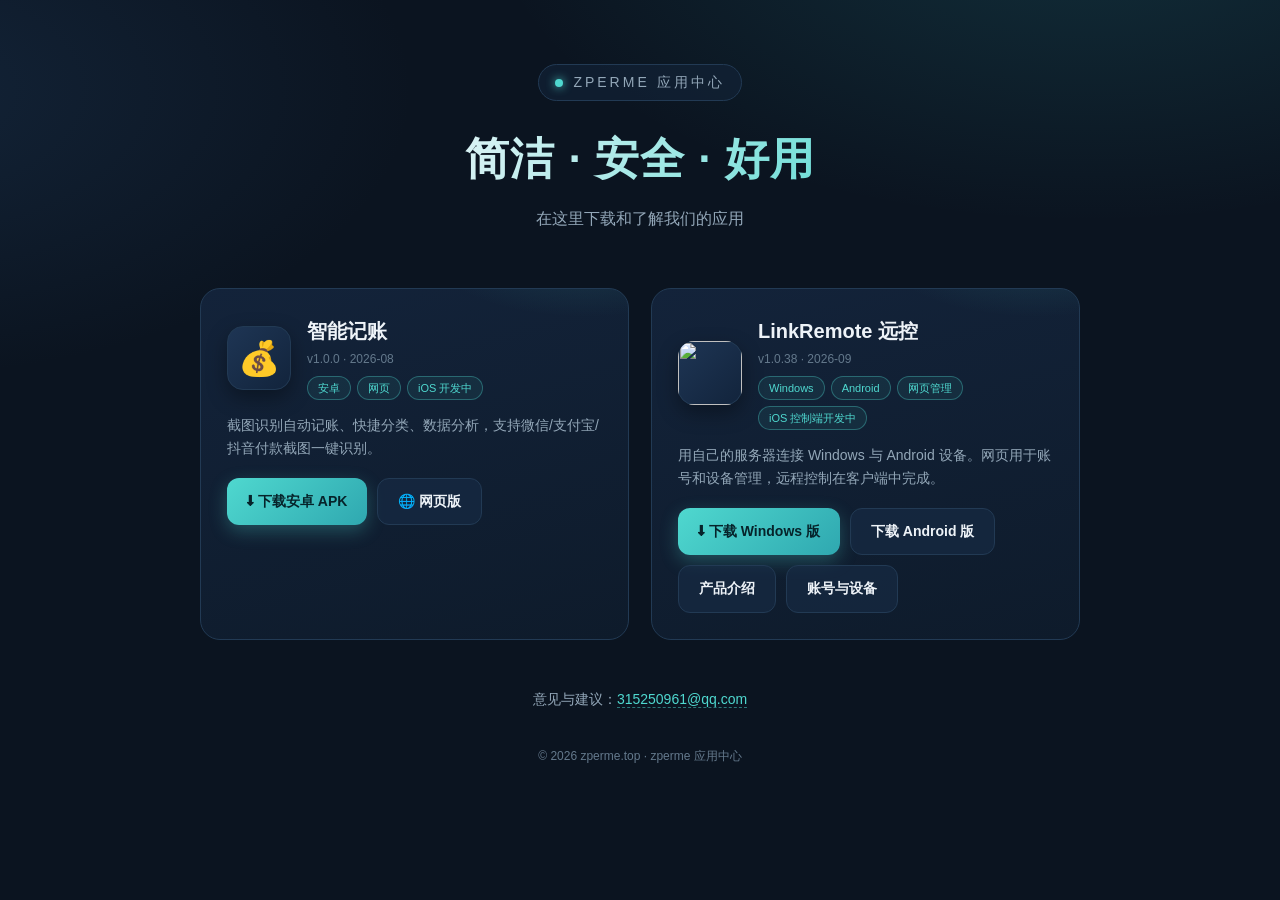
==== server/site-root/index.html @ c8de8c03 "chore: prepare LinkRemote 1.0.38 release" ====
<!DOCTYPE html>
<html lang="zh-CN">
<head>
<meta charset="UTF-8">
<meta name="viewport" content="width=device-width, initial-scale=1.0">
<title>zperme 应用中心 - 简洁 · 安全 · 好用</title>
<meta name="description" content="zperme 应用中心：LinkRemote 远控与智能记账的介绍、下载和网页入口。">
<style>
  :root {
    --bg: #0B1420; --bg2: #0E1B2B; --card: #13233A; --card2: #182C46;
    --border: #223A54; --text: #EEF3F8; --muted: #93A7B8; --dim: #64798C;
    --accent: #4FD8CF; --accent2: #2FA8B0; --warm: #FF8A5C;
  }
  * { margin: 0; padding: 0; box-sizing: border-box; }
  html { scroll-behavior: smooth; }
  body {
    font-family: -apple-system, BlinkMacSystemFont, "SF Pro Display", "PingFang SC", "Microsoft YaHei", sans-serif;
    background:
      radial-gradient(1000px 520px at 85% -10%, rgba(47,168,176,.18), transparent 60%),
      radial-gradient(900px 480px at -10% 10%, rgba(34,66,102,.35), transparent 60%),
      var(--bg);
    color: var(--text); min-height: 100vh; line-height: 1.65; -webkit-font-smoothing: antialiased;
  }
  .wrap { max-width: 920px; margin: 0 auto; padding: 64px 20px 72px; }

  /* ===== Hero ===== */
  .hero { text-align: center; margin-bottom: 56px; }
  .brand { display: inline-flex; align-items: center; gap: 10px; font-size: 14px; letter-spacing: 3px;
    color: var(--muted); border: 1px solid var(--border); padding: 6px 16px; border-radius: 999px;
    background: rgba(19,35,58,.6); }
  .brand .dot { width: 8px; height: 8px; border-radius: 50%; background: var(--accent);
    box-shadow: 0 0 10px var(--accent); }
  .hero h1 { font-size: 44px; font-weight: 800; margin: 22px 0 10px; letter-spacing: 1px;
    background: linear-gradient(120deg, #F2F7FB 20%, #4FD8CF 85%);
    -webkit-background-clip: text; background-clip: text; -webkit-text-fill-color: transparent; }
  .hero p { color: var(--muted); font-size: 16px; }

  /* ===== App 卡片 ===== */
  .app-grid { display: grid; grid-template-columns: 1fr; gap: 22px; }
  @media (min-width: 760px) { .app-grid { grid-template-columns: 1fr 1fr; } }
  .app-card {
    position: relative; background: linear-gradient(165deg, var(--card), var(--bg2));
    border: 1px solid var(--border); border-radius: 20px; padding: 26px;
    transition: transform .22s ease, border-color .22s ease, box-shadow .22s ease;
    overflow: hidden;
  }
  .app-card::before { content: ""; position: absolute; inset: 0; pointer-events: none;
    background: radial-gradient(220px 90px at 90% -10%, rgba(79,216,207,.12), transparent 70%); }
  .app-card:hover { transform: translateY(-4px); border-color: rgba(79,216,207,.5);
    box-shadow: 0 18px 40px rgba(0,0,0,.45); }
  .app-head { display: flex; align-items: center; gap: 16px; margin-bottom: 14px; }
  .app-icon {
    width: 64px; height: 64px; border-radius: 16px; display: flex; align-items: center; justify-content: center;
    font-size: 34px; background: linear-gradient(135deg, #1E3554, #12243C);
    border: 1px solid var(--border); box-shadow: 0 8px 20px rgba(0,0,0,.35);
  }
  .app-icon img { width: 64px; height: 64px; border-radius: 16px; }
  .app-title { font-size: 20px; font-weight: 700; }
  .app-sub { font-size: 12px; color: var(--dim); margin-top: 2px; }
  .badges { display: flex; gap: 6px; margin-top: 6px; flex-wrap: wrap; }
  .badge { font-size: 11px; color: var(--accent); border: 1px solid rgba(79,216,207,.35);
    background: rgba(79,216,207,.08); padding: 2px 10px; border-radius: 999px; }
  .app-desc { color: var(--muted); font-size: 14px; margin-bottom: 18px; min-height: 44px; }
  .links { display: flex; flex-wrap: wrap; gap: 10px; }
  .btn {
    display: inline-flex; align-items: center; gap: 8px; text-decoration: none;
    font-size: 14px; font-weight: 600; padding: 11px 20px; border-radius: 12px;
    transition: transform .15s ease, box-shadow .2s ease, background .2s ease;
  }
  .btn:active { transform: scale(.97); }
  .btn.primary { background: linear-gradient(135deg, var(--accent), var(--accent2)); color: #06232A;
    box-shadow: 0 6px 18px rgba(79,216,207,.28); }
  .btn.primary:hover { box-shadow: 0 8px 24px rgba(79,216,207,.42); }
  .btn.ghost { color: var(--text); border: 1px solid var(--border); background: rgba(24,44,70,.6); }
  .btn.ghost:hover { border-color: var(--accent); color: var(--accent); }
  .empty-app { color: var(--dim); font-size: 14px; border: 1px dashed var(--border); border-radius: 20px;
    padding: 40px; text-align: center; }

  /* ===== 联系 / 页脚 ===== */
  .contact { margin-top: 48px; text-align: center; color: var(--muted); font-size: 14px; }
  .contact a { color: var(--accent); text-decoration: none; border-bottom: 1px dashed rgba(79,216,207,.5); }
  .footer { margin-top: 36px; text-align: center; color: var(--dim); font-size: 12px; }
</style>
</head>
<body>
  <div class="wrap">
    <!-- Hero -->
    <header class="hero">
      <div class="brand"><span class="dot"></span>ZPERME 应用中心</div>
      <h1>简洁 · 安全 · 好用</h1>
      <p>在这里下载和了解我们的应用</p>
    </header>

    <!-- 应用列表（由下方 apps 数据渲染，新增应用只需加一个对象） -->
    <section class="app-grid" id="appGrid"></section>

    <!-- 联系 -->
    <div class="contact">
      意见与建议：<a href="mailto:315250961@qq.com">315250961@qq.com</a>
    </div>

    <p class="footer">© 2026 zperme.top · zperme 应用中心</p>
  </div>

  <script>
    // ===== 应用数据：新增应用只需在此追加一个对象 =====
    const apps = [
      {
        icon: "💰",
        title: "智能记账",
        sub: "v1.0.0 · 2026-08",
        badges: ["安卓", "网页", "iOS 开发中"],
        desc: "截图识别自动记账、快捷分类、数据分析，支持微信/支付宝/抖音付款截图一键识别。",
        links: [
          { label: "⬇ 下载安卓 APK", href: "/download/app-release.apk", primary: true },
          { label: "🌐 网页版", href: "/app/" },
        ],
      },
      {
        icon: '<img src="/remote/assets/app-icon.png" alt="">',
        title: "LinkRemote 远控",
        sub: "v1.0.38 · 2026-09",
        badges: ["Windows", "Android", "网页管理", "iOS 控制端开发中"],
        desc: "用自己的服务器连接 Windows 与 Android 设备。网页用于账号和设备管理，远程控制在客户端中完成。",
        links: [
          { label: "⬇ 下载 Windows 版", href: "/download/LinkRemote-windows-x64.exe", primary: true },
          { label: "下载 Android 版", href: "/download/LinkRemote-android-arm64.apk" },
          { label: "产品介绍", href: "/remote/" },
          { label: "账号与设备", href: "/remote/manage" },
        ],
      },
      // {
      //   icon: "🧩",
      //   title: "下一个应用",
      //   sub: "敬请期待",
      //   badges: ["安卓"],
      //   desc: "应用简介……",
      //   links: [
      //     { label: "⬇ 下载 APK", href: "/download/xxx.apk", primary: true },
      //   ],
      // },
    ];

    const grid = document.getElementById("appGrid");
    if (apps.length === 0) {
      grid.innerHTML = '<div class="empty-app">更多应用即将上线，敬请期待。</div>';
    } else {
      grid.innerHTML = apps.map((a) => `
        <article class="app-card">
          <div class="app-head">
            <div class="app-icon">${a.icon}</div>
            <div>
              <div class="app-title">${a.title}</div>
              <div class="app-sub">${a.sub}</div>
              <div class="badges">${a.badges.map((b) => `<span class="badge">${b}</span>`).join("")}</div>
            </div>
          </div>
          <p class="app-desc">${a.desc}</p>
          <div class="links">
            ${a.links.map((l) => `
              <a class="btn ${l.primary ? "primary" : "ghost"}" href="${l.href}" ${l.href.startsWith("http") ? 'target="_blank" rel="noopener"' : ""}>${l.label}</a>
            `).join("")}
          </div>
        </article>
      `).join("");
    }
  </script>
</body>
</html>
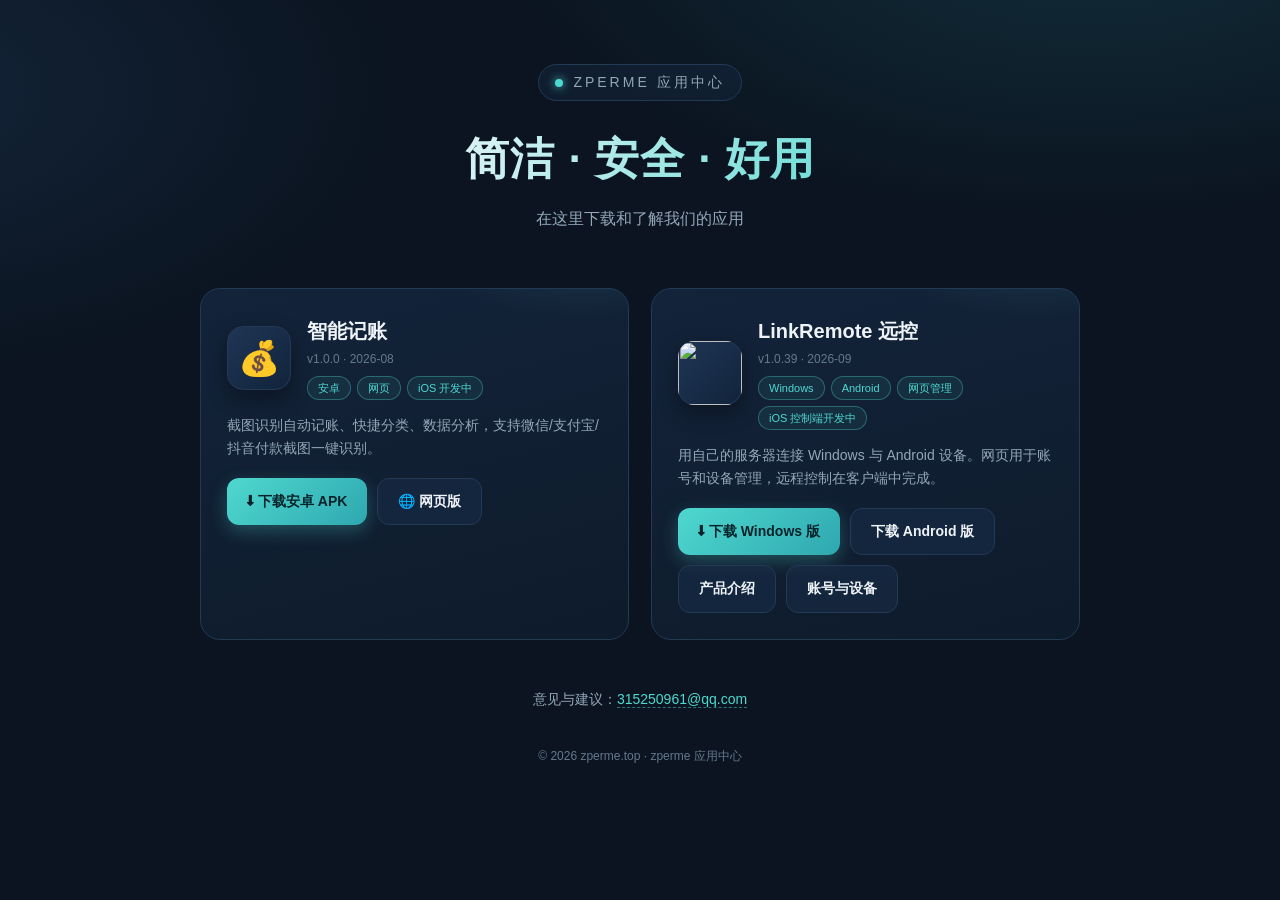
==== commit 6faad342: "chore: prepare LinkRemote 1.0.39 release" ====
--- a/server/site-root/index.html
+++ b/server/site-root/index.html
@@ -119,7 +119,7 @@
       {
         icon: '<img src="/remote/assets/app-icon.png" alt="">',
         title: "LinkRemote 远控",
-        sub: "v1.0.38 · 2026-09",
+        sub: "v1.0.39 · 2026-09",
         badges: ["Windows", "Android", "网页管理", "iOS 控制端开发中"],
         desc: "用自己的服务器连接 Windows 与 Android 设备。网页用于账号和设备管理，远程控制在客户端中完成。",
         links: [
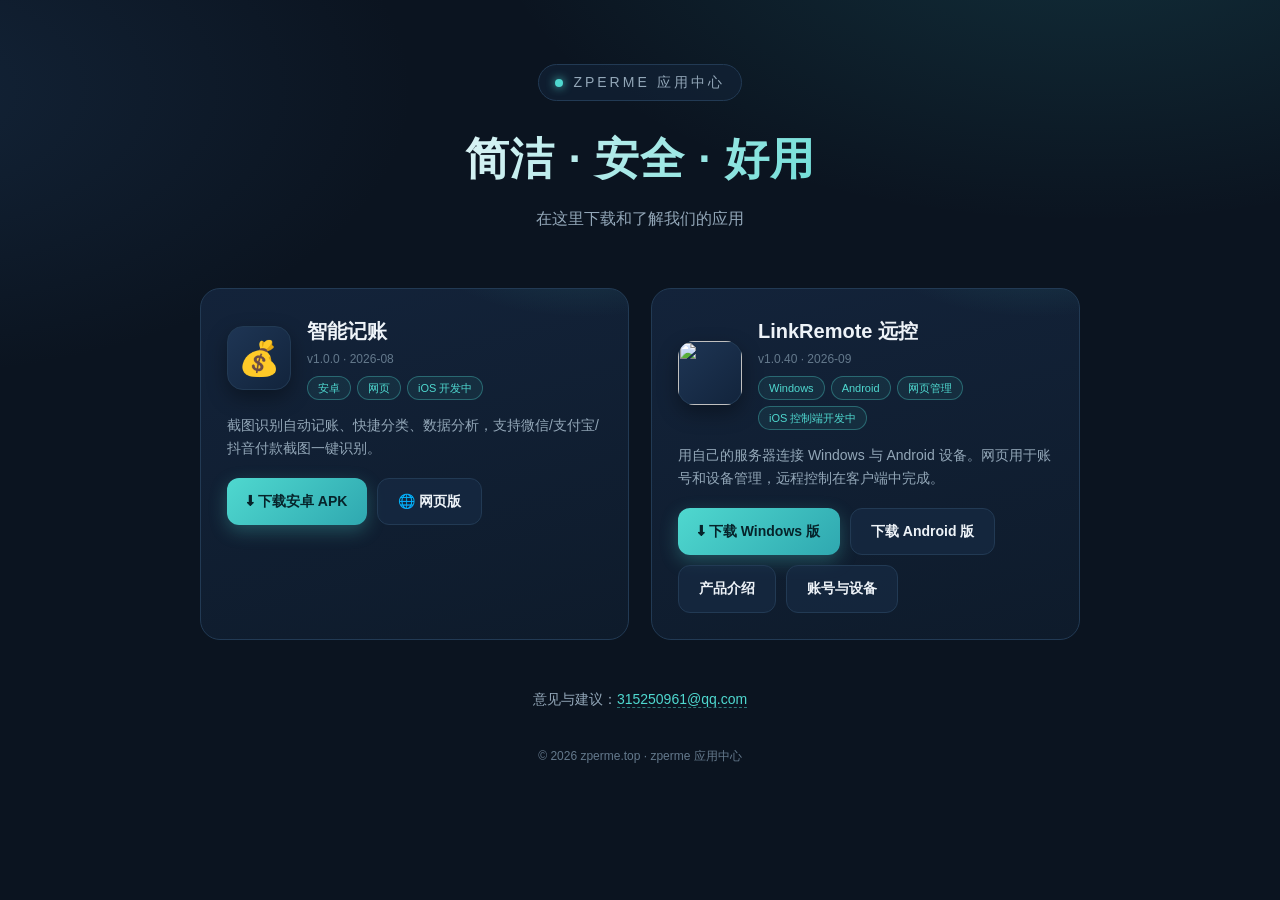
==== commit dbb94458: "ci: keep release metadata and Cargo lock in sync" ====
--- a/server/site-root/index.html
+++ b/server/site-root/index.html
@@ -119,7 +119,7 @@
       {
         icon: '<img src="/remote/assets/app-icon.png" alt="">',
         title: "LinkRemote 远控",
-        sub: "v1.0.39 · 2026-09",
+        sub: "v1.0.40 · 2026-09",
         badges: ["Windows", "Android", "网页管理", "iOS 控制端开发中"],
         desc: "用自己的服务器连接 Windows 与 Android 设备。网页用于账号和设备管理，远程控制在客户端中完成。",
         links: [
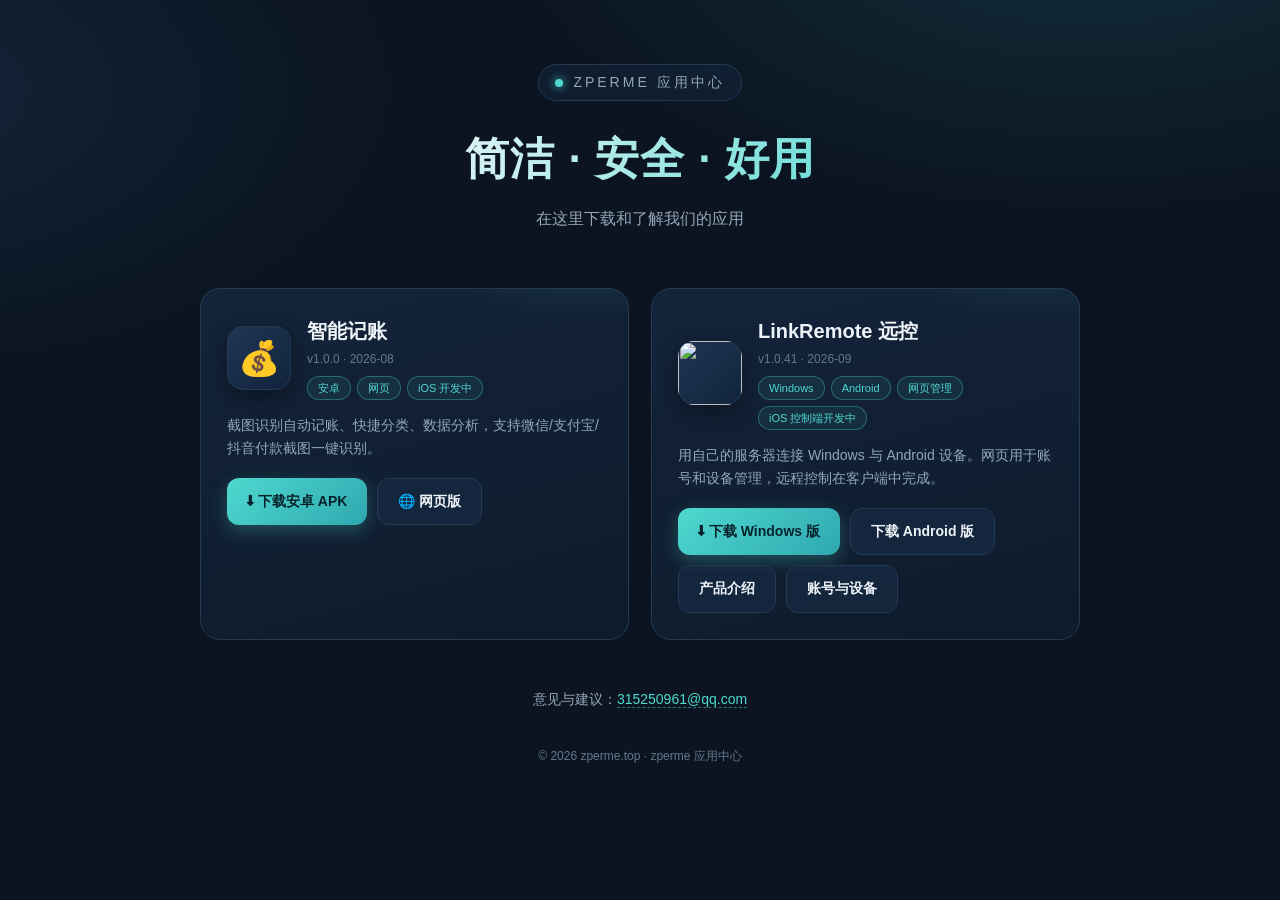
==== commit 0caf3640: "fix(windows): rebrand portable executable metadata and runtime" ====
--- a/server/site-root/index.html
+++ b/server/site-root/index.html
@@ -119,7 +119,7 @@
       {
         icon: '<img src="/remote/assets/app-icon.png" alt="">',
         title: "LinkRemote 远控",
-        sub: "v1.0.40 · 2026-09",
+        sub: "v1.0.41 · 2026-09",
         badges: ["Windows", "Android", "网页管理", "iOS 控制端开发中"],
         desc: "用自己的服务器连接 Windows 与 Android 设备。网页用于账号和设备管理，远程控制在客户端中完成。",
         links: [
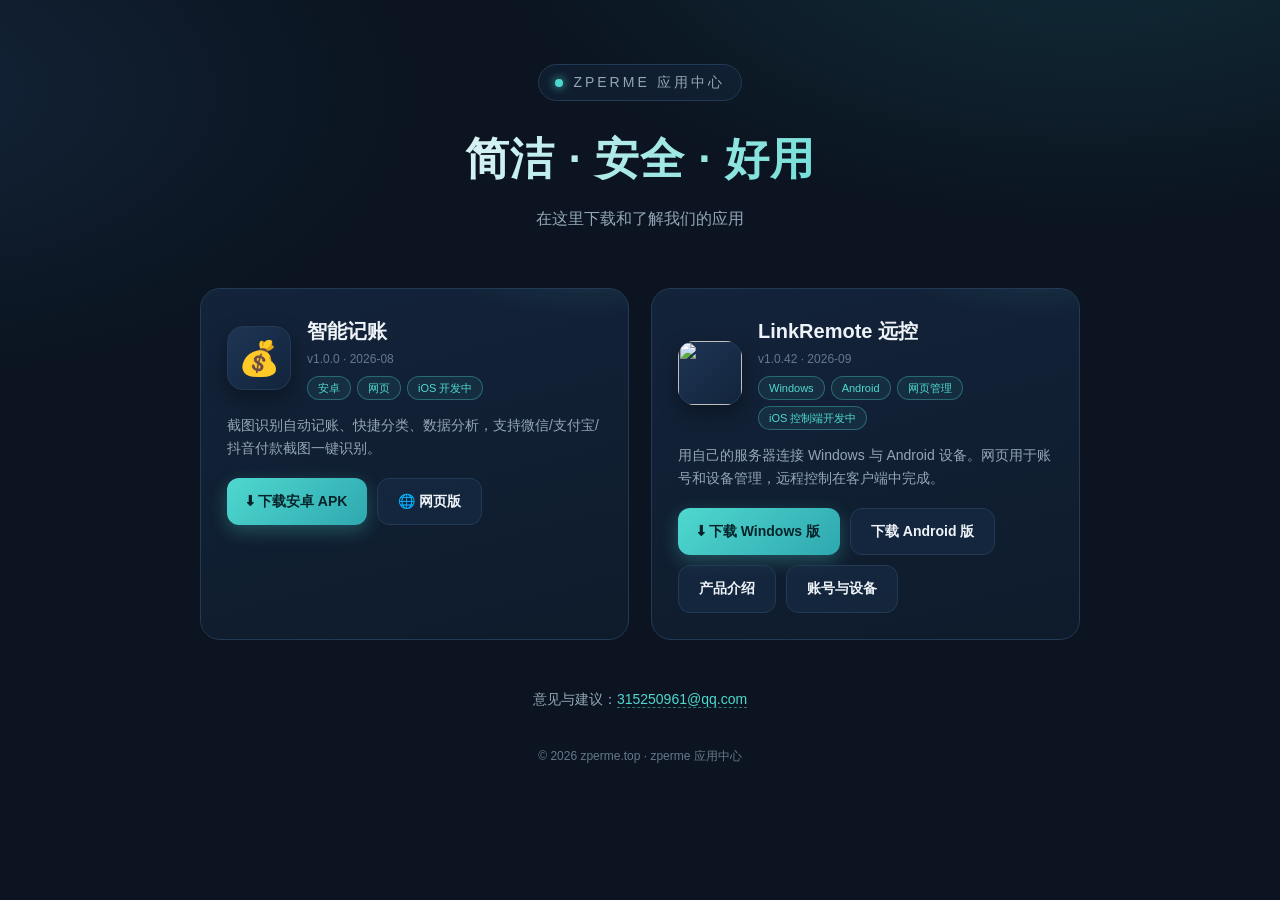
==== commit ab6d9fcc: "ci: synchronize workspace lock after portable packer rename" ====
--- a/server/site-root/index.html
+++ b/server/site-root/index.html
@@ -119,7 +119,7 @@
       {
         icon: '<img src="/remote/assets/app-icon.png" alt="">',
         title: "LinkRemote 远控",
-        sub: "v1.0.41 · 2026-09",
+        sub: "v1.0.42 · 2026-09",
         badges: ["Windows", "Android", "网页管理", "iOS 控制端开发中"],
         desc: "用自己的服务器连接 Windows 与 Android 设备。网页用于账号和设备管理，远程控制在客户端中完成。",
         links: [
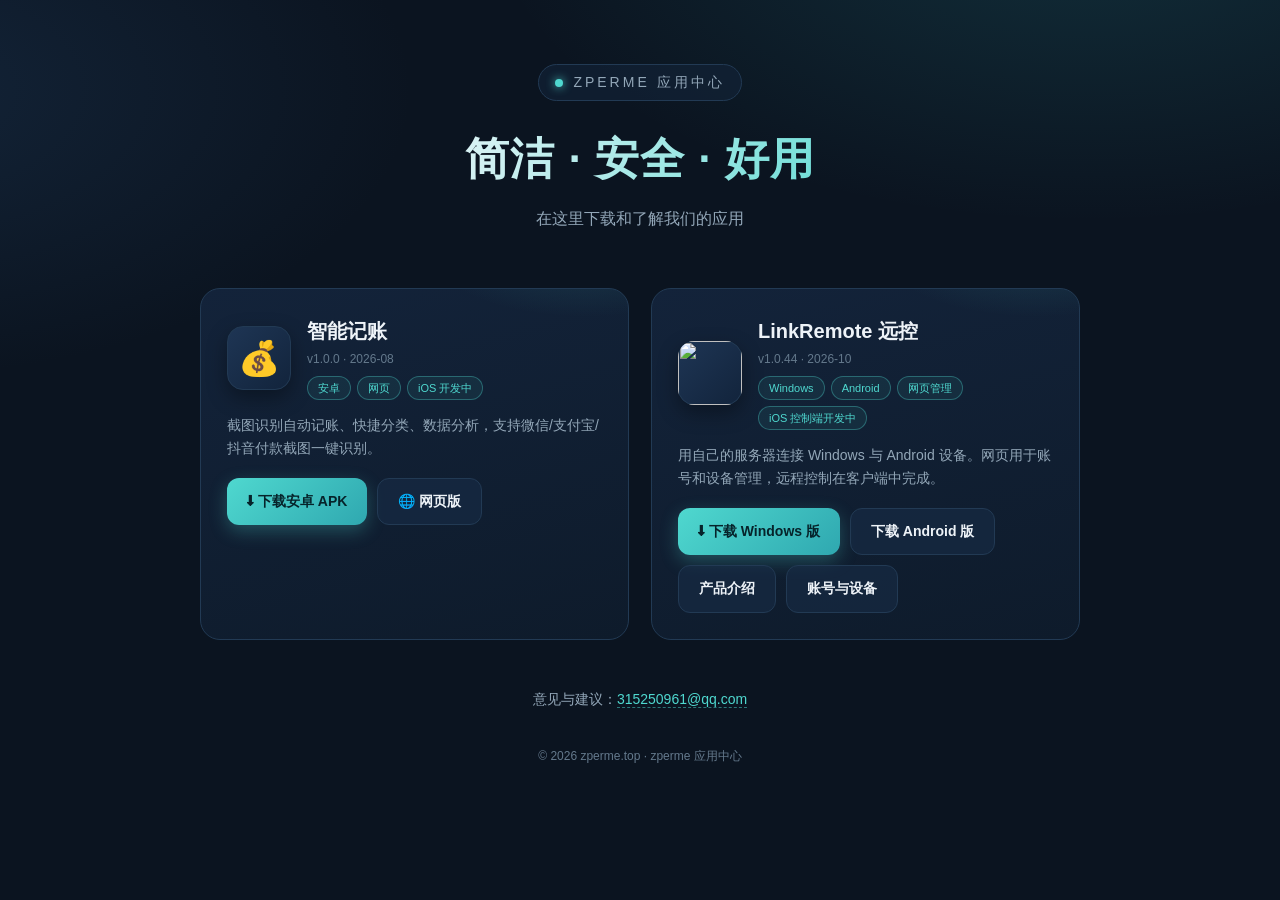
==== commit b3cda548: "release: switch domain downloads to verified 1.0.44 packages" ====
--- a/server/site-root/index.html
+++ b/server/site-root/index.html
@@ -119,7 +119,7 @@
       {
         icon: '<img src="/remote/assets/app-icon.png" alt="">',
         title: "LinkRemote 远控",
-        sub: "v1.0.42 · 2026-09",
+        sub: "v1.0.44 · 2026-10",
         badges: ["Windows", "Android", "网页管理", "iOS 控制端开发中"],
         desc: "用自己的服务器连接 Windows 与 Android 设备。网页用于账号和设备管理，远程控制在客户端中完成。",
         links: [
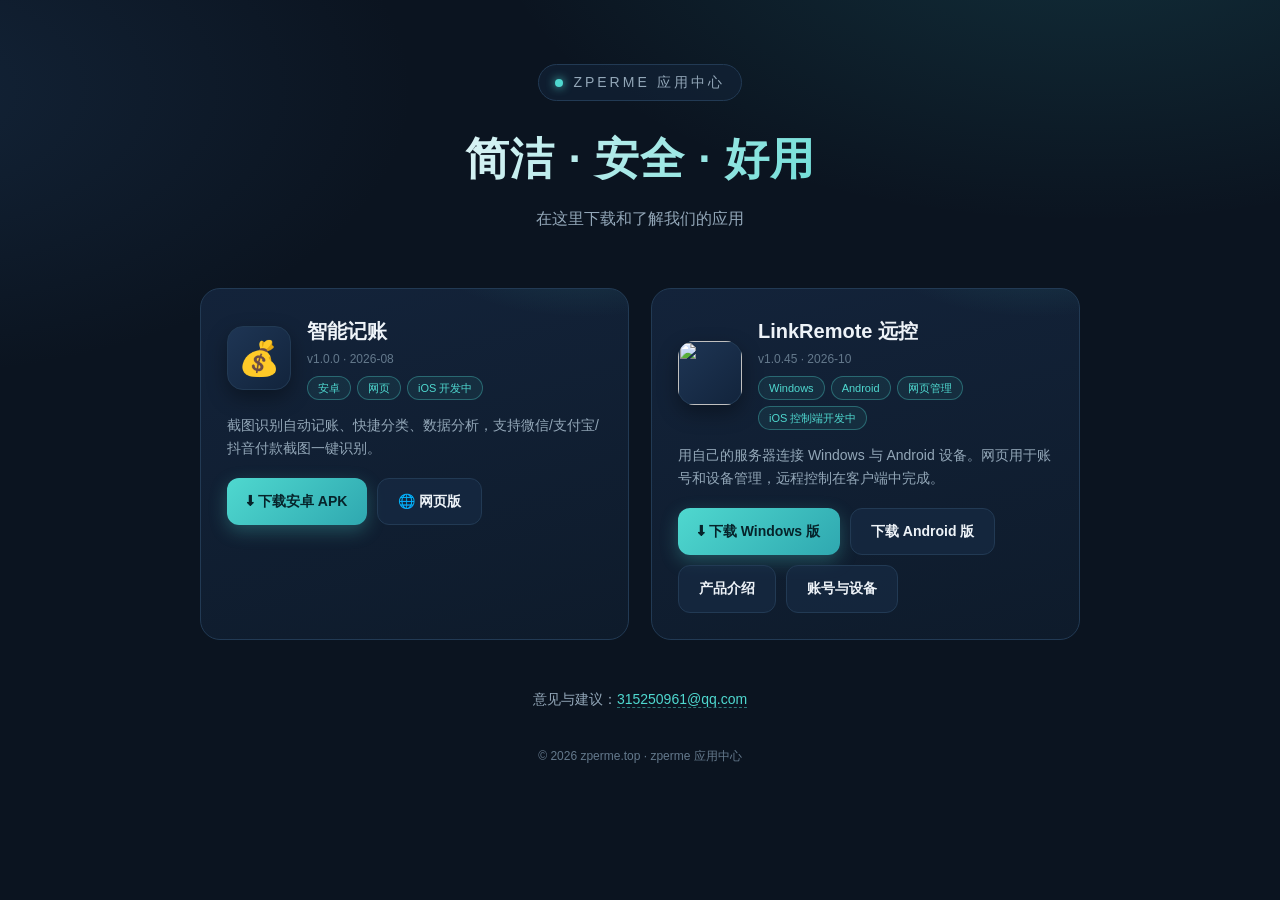
==== commit 196c137d: "docs: freeze protected device access candidate" ====
--- a/server/site-root/index.html
+++ b/server/site-root/index.html
@@ -119,7 +119,7 @@
       {
         icon: '<img src="/remote/assets/app-icon.png" alt="">',
         title: "LinkRemote 远控",
-        sub: "v1.0.44 · 2026-10",
+        sub: "v1.0.45 · 2026-10",
         badges: ["Windows", "Android", "网页管理", "iOS 控制端开发中"],
         desc: "用自己的服务器连接 Windows 与 Android 设备。网页用于账号和设备管理，远程控制在客户端中完成。",
         links: [
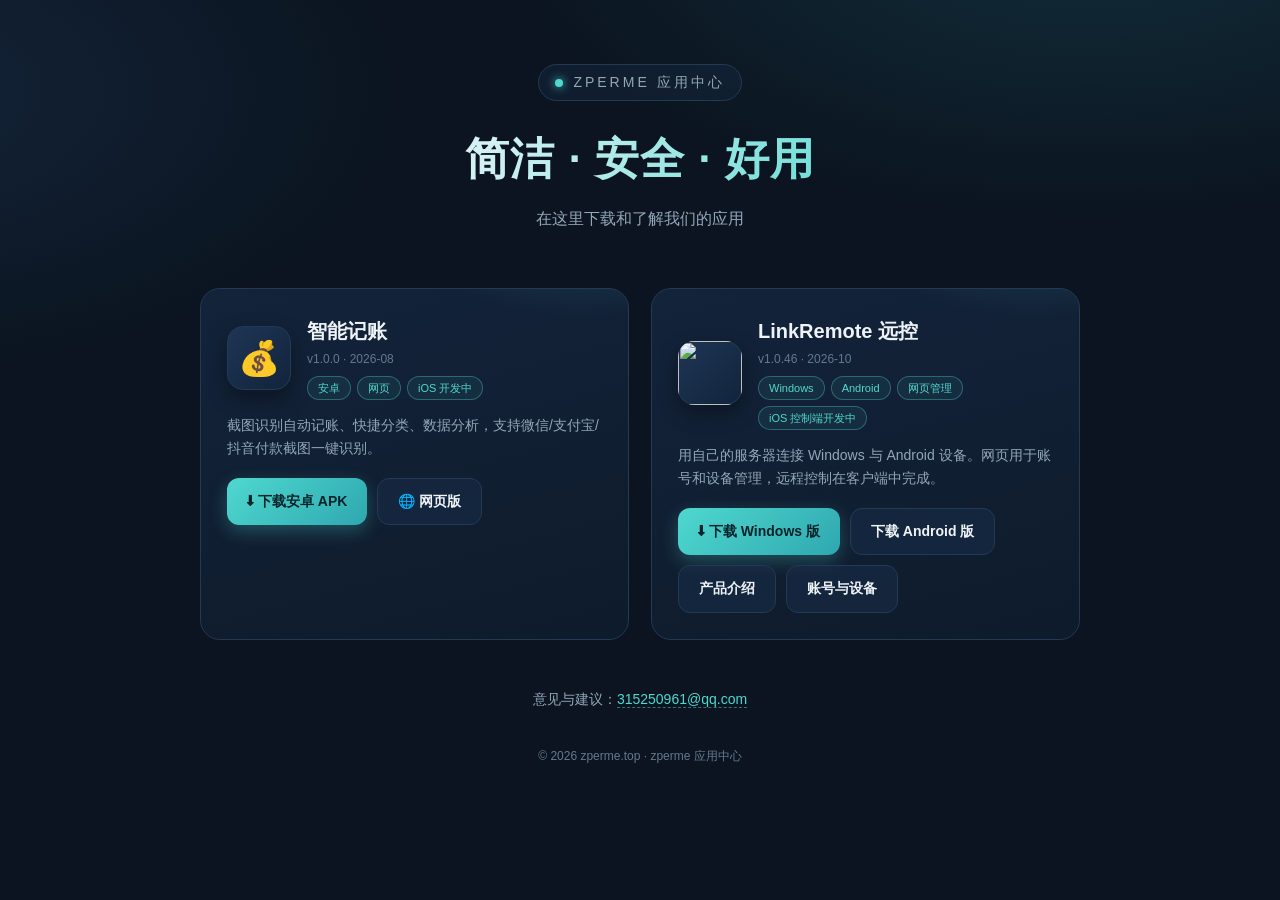
==== commit 53b85aa1: "release: record verified 1.0.46 server and download publication" ====
--- a/server/site-root/index.html
+++ b/server/site-root/index.html
@@ -119,7 +119,7 @@
       {
         icon: '<img src="/remote/assets/app-icon.png" alt="">',
         title: "LinkRemote 远控",
-        sub: "v1.0.45 · 2026-10",
+        sub: "v1.0.46 · 2026-10",
         badges: ["Windows", "Android", "网页管理", "iOS 控制端开发中"],
         desc: "用自己的服务器连接 Windows 与 Android 设备。网页用于账号和设备管理，远程控制在客户端中完成。",
         links: [
